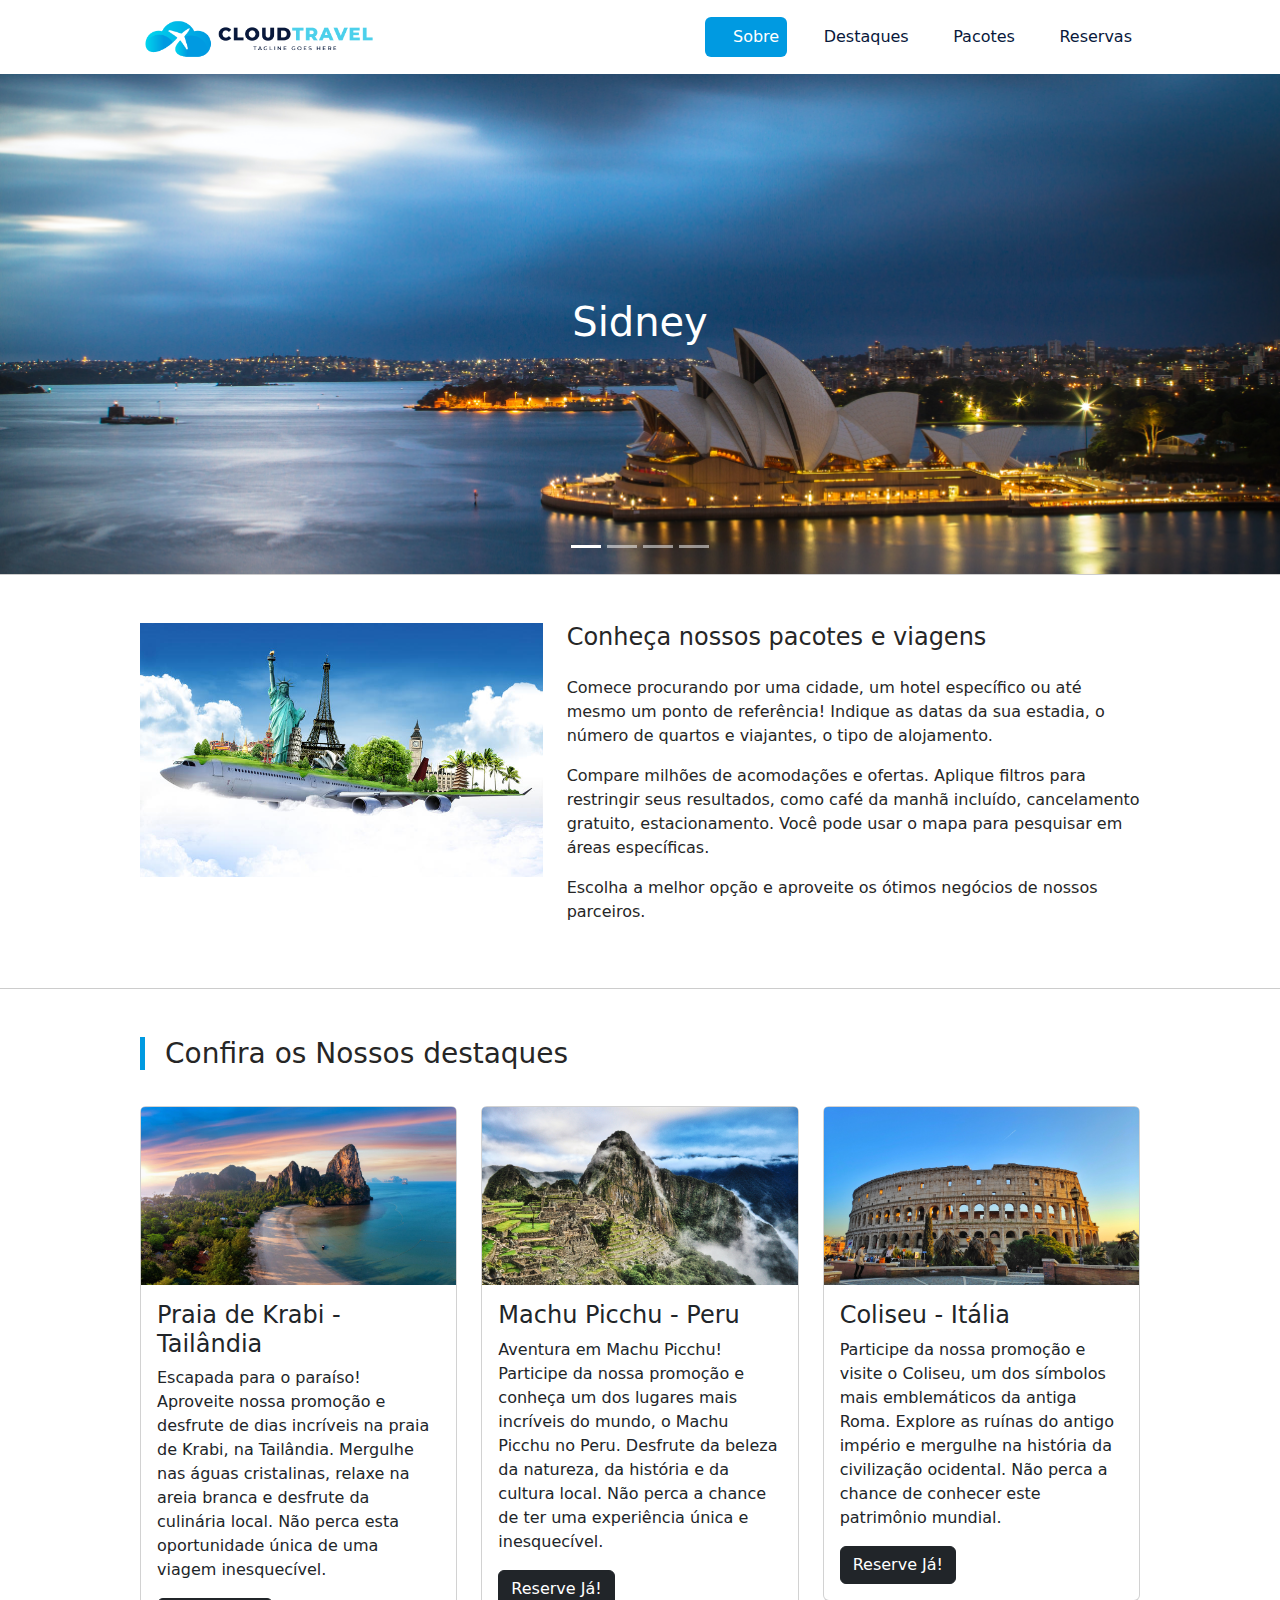
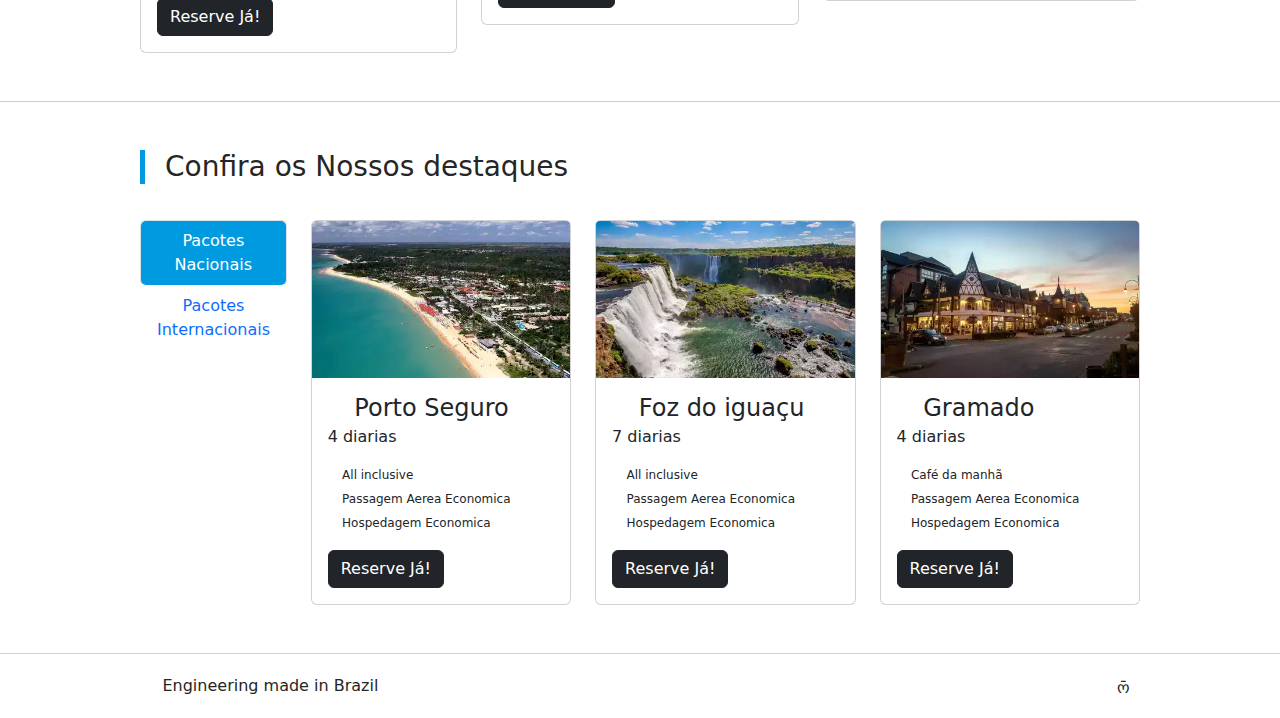
==== index.html @ 68a0df55 "Rename intex.html to index.html" ====
<!DOCTYPE html>
<html lang="pt-br">
<head>
    <meta charset="UTF-8">
    <meta http-equiv="X-UA-Compatible" content="IE=edge">
    <meta name="viewport" content="width=device-width, initial-scale=1.0">
    <title>Document</title>
    <link rel="stylesheet" href="./lib/bootstrap.min.css">
    <link rel="stylesheet" href="./lib/bootstrap-icons.css"/>
    <link rel="stylesheet" href="main.css">
</head>
<body>
    <!--Navbar Top-->
    <header class="navbar navbar-expand-lg sticky-top bg-white">
            <div class="container">
                <!--Brand-->
                <a class="navbar-brand" href="#">
                    <img src="./img/logo.png" alt="Home" height="45" class="d-inline-block align-text-top">
                </a>
                
                <!--Navbar Responsive Button-->
                <button type="button" class="navbar-toggler" data-bs-toggle="collapse" data-bs-target="#menu">
                    <span class="navbar-toggler-icon"></span>
                </button>

                <!--Navbar-->
                <nav class="collapse navbar-collapse justify-content-end" id="menu">
                    <ul class="nav navbar-nav gap-2 nav-pills">
                        <li class="nav-item">
                            <a class="nav-link active" href="#"><i class="bi bi-house-exclamation-fill pe-2"></i></i>Sobre</a>
                        </li>
                        <li class="nav-item">
                            <a class="nav-link" href="#"><i class="bi bi-fire pe-2"></i>Destaques</a>
                        </li>
                        <li class="nav-item">
                            <a class="nav-link" href="#"><i class="bi bi-box-seam-fill pe-2"></i>Pacotes</a>
                        </li>
                        <li class="nav-item">
                            <a class="nav-link" href="#"><i class="bi bi-cart-check-fill pe-2"></i>Reservas</a>
                        </li>
                    </ul>
                </nav>
            </div>
    </header>

    <!--Carousel Automatico-->
    <div id="carrousel">
        <div id="carouselExampleSlidesOnly" class="carousel slide carousel-fade" data-bs-ride="carousel">
            <div class="carousel-inner">
                <div class="carousel-item active">
                    <img src="./img/slide-1.jpg" class="w-100">
                    <div class="carousel-caption d-none d-md-block">
                        <h1>Sidney</h1>
                    </div>
                </div>
                <div class="carousel-item">
                    <img src="./img/slide-2.jpg" class="w-100">
                    <div class="carousel-caption d-none d-md-block">
                        <h1>Turkey</h1>
                    </div>
                </div>
                <div class="carousel-item">
                    <img src="./img/slide-3.jpg" class="w-100">
                    <div class="carousel-caption d-none d-md-block">
                        <h1>Toronto</h1>
                    </div>
                </div>
                <div class="carousel-item">
                    <img src="./img/slide-4.jpg" class="w-100">
                    <div class="carousel-caption d-none d-md-block">
                        <h1>Singapoure</h1>
                    </div>
                </div>
            </div>

            <div class="carousel-indicators">
                <button type="button" data-bs-target="#carouselExampleIndicators" data-bs-slide-to="0" class="active"></button>
                <button type="button" data-bs-target="#carouselExampleIndicators" data-bs-slide-to="1"></button>
                <button type="button" data-bs-target="#carouselExampleIndicators" data-bs-slide-to="2"></button>
                <button type="button" data-bs-target="#carouselExampleIndicators" data-bs-slide-to="3"></button>
            </div>
        </div>
    </div>

    <!--Sobre-->
    <section id="sobre" class="py-5">
        <div class="container">
            <div class="row">
                <div class="col-lg-5">
                    <img src="./img/travel.jpg" class="w-100">
                </div>
                <div class="col-lg-7">
                    <div class="travel-caption">
                        <h4 class="section-title pb-3">Conheça nossos pacotes e viagens</h4>
                        <p>Comece procurando por uma cidade, um hotel específico ou até mesmo um ponto de referência! Indique as datas da sua estadia, o número de quartos e viajantes, o tipo de alojamento.</p>
                        <p>Compare milhões de acomodações e ofertas. Aplique filtros para restringir seus resultados, como café da manhã incluído, cancelamento gratuito, estacionamento. Você pode usar o mapa para pesquisar em áreas específicas.</p>
                        <p>Escolha a melhor opção e aproveite os ótimos negócios de nossos parceiros.</p>
                    </div>
                </div>
            </div>
        </div>
    </section>

    <!--Destaques-->
    <section id="destaques" class="py-5">
        <div class="container">
            <div class="row">
                <div class="section-title">
                    <h3>Confira os Nossos destaques</h3>
                </div>
                <div class="col-md-6 col-sm-12 col-lg-4">
                    <div class="card">
                        <img class="rounded-top-1" src="/img/tailandia.jpg" />
                        <div class="card-body">
                            <h4 class="card-title">Praia de Krabi - Tailândia</h4>
                            <p class="card-text">Escapada para o paraíso! Aproveite nossa promoção e desfrute de dias incríveis na praia de Krabi, na Tailândia. Mergulhe nas águas cristalinas, relaxe na areia branca e desfrute da culinária local. Não perca esta oportunidade única de uma viagem inesquecível.</p>
                        <a href="#" class="btn btn-dark">Reserve Já!</a>
                        </div>
                    </div>                    
                </div>
                <div class="col-md-6 col-sm-12 col-lg-4">
                    <div class="card">
                        <img class="rounded-top-1" src="/img/cuzco-peru.jpg" />
                        <div class="card-body">
                            <h4 class="card-title">Machu Picchu - Peru</h4>
                            <p class="card-text">Aventura em Machu Picchu! Participe da nossa promoção e conheça um dos lugares mais incríveis do mundo, o Machu Picchu no Peru. Desfrute da beleza da natureza, da história e da cultura local. Não perca a chance de ter uma experiência única e inesquecível. </p>
                        <a href="#" class="btn btn-dark">Reserve Já!</a>
                        </div>
                    </div>                    
                </div>
                <div class="col-md-6 col-sm-12 col-lg-4">
                    <div class="card">
                        <img class="rounded-top-1" src="/img/colizeu-italia.jpg" />
                        <div class="card-body">
                            <h4 class="card-title">Coliseu - Itália</h4>
                            <p class="card-text">Participe da nossa promoção e visite o Coliseu, um dos símbolos mais emblemáticos da antiga Roma. Explore as ruínas do antigo império e mergulhe na história da civilização ocidental. Não perca a chance de conhecer este patrimônio mundial.</p>
                        <a href="#" class="btn btn-dark">Reserve Já!</a>
                        </div>
                    </div>                    
                </div>
            </div>
        </div>
    </section>

    <!--Pacotes-->
    <section id="pacotes" class="py-5">
        <div class="container">
            <div class="row">
                <div class="section-title">
                    <h3>Confira os Nossos destaques</h3>
                </div>

                <aside class="col-md-2">
                    <nav class="nav nav-tabs mb-3">
                        <button data-bs-toggle="tab" data-bs-target="#aba1" class="rounded nav-link active" type="button">Pacotes Nacionais</button>
                        <button data-bs-toggle="tab" data-bs-target="#aba2" class="rounded nav-link" type="button">Pacotes Internacionais</button>
                    </nav>
                </aside>
                <div class="col-md-10">
                    <div class="tab-content">
                        <div id="aba1" class="tab-pane active">
                            <div class="row">
                                <div class="col-md-4">
                                    <div class="card">
                                        <img class="rounded-top-1" src="/img/porto-seguro.jpg" />
                                        <div class="card-body">
                                            <h4 class="card-title"><i class="bi bi-bookmark-star-fill pe-2 text-warning"></i>Porto Seguro</h4>
                                            <h6 class="card-subtitle">4 diarias</h6>
                                            <p class="card-text">
                                                <ul class="list-unstyled">
                                                    <li>
                                                        <span><i class="bi bi-check"></i></span>
                                                        <span>All inclusive</span>
                                                    </li>
                                                    <li>
                                                        <span><i class="bi bi-check"></i></span>
                                                        <span>Passagem Aerea Economica</span>
                                                    </li>
                                                    <li>
                                                        <span><i class="bi bi-check"></i></span>
                                                        <span>Hospedagem Economica</span>
                                                    </li>
                                                </ul>
                                            </p>
                                        <a href="#" class="btn btn-dark">Reserve Já!</a>
                                        </div>
                                    </div>
                                </div>
                                <div class="col-md-4">
                                    <div class="card">
                                        <img class="rounded-top-1" src="/img/cataratas.jpg" />
                                        <div class="card-body">
                                            <h4 class="card-title"><i class="bi bi-bookmark-star-fill pe-2 text-warning"></i>Foz do iguaçu</h4>
                                            <h6 class="card-subtitle">7 diarias</h6>
                                            <p class="card-text">
                                                <ul class="list-unstyled">
                                                    <li>
                                                        <span><i class="bi bi-check"></i></span>
                                                        <span>All inclusive</span>
                                                    </li>
                                                    <li>
                                                        <span><i class="bi bi-check"></i></span>
                                                        <span>Passagem Aerea Economica</span>
                                                    </li>
                                                    <li>
                                                        <span><i class="bi bi-check"></i></span>
                                                        <span>Hospedagem Economica</span>
                                                    </li>
                                                </ul>
                                            </p>
                                        <a href="#" class="btn btn-dark">Reserve Já!</a>
                                        </div>
                                    </div>
                                </div>
                                <div class="col-md-4">
                                    <div class="card">
                                        <img class="rounded-top-1" src="/img/gramado.jpg" />
                                        <div class="card-body">
                                            <h4 class="card-title"><i class="bi bi-bookmark-star-fill pe-2 text-warning"></i>Gramado</h4>
                                            <h6 class="card-subtitle">4 diarias</h6>
                                            <p class="card-text">
                                                <ul class="list-unstyled">
                                                    <li>
                                                        <span><i class="bi bi-check"></i></span>
                                                        <span>Café da manhã</span>
                                                    </li>
                                                    <li>
                                                        <span><i class="bi bi-check"></i></span>
                                                        <span>Passagem Aerea Economica</span>
                                                    </li>
                                                    <li>
                                                        <span><i class="bi bi-check"></i></span>
                                                        <span>Hospedagem Economica</span>
                                                    </li>
                                                </ul>
                                            </p>
                                        <a href="#" class="btn btn-dark">Reserve Já!</a>
                                        </div>
                                    </div>
                                </div>
                            </div>
                        </div>
                        <div id="aba2" class="tab-pane">
                            <div class="row">
                                <div class="col-md-4">
                                    <div class="card">
                                        <img class="rounded-top-1" src="/img/paris.jpg" />
                                        <div class="card-body">
                                            <h4 class="card-title"><i class="bi bi-bookmark-star-fill pe-2 text-warning"></i>Paris</h4>
                                            <h6 class="card-subtitle">8 diarias</h6>
                                            <p class="card-text">
                                                <ul class="list-unstyled">
                                                    <li>
                                                        <span><i class="bi bi-check"></i></span>
                                                        <span>All inclusive</span>
                                                    </li>
                                                    <li>
                                                        <span><i class="bi bi-check"></i></span>
                                                        <span>Passagem Aerea Economica</span>
                                                    </li>
                                                    <li>
                                                        <span><i class="bi bi-check"></i></span>
                                                        <span>Hospedagem Conforto</span>
                                                    </li>
                                                </ul>
                                            </p>
                                        <a href="#" class="btn btn-dark">Reserve Já!</a>
                                        </div>
                                    </div>
                                </div>
                                <div class="col-md-4">
                                    <div class="card">
                                        <img class="rounded-top-1" src="/img/cancun.png" />
                                        <div class="card-body">
                                            <h4 class="card-title"><i class="bi bi-bookmark-star-fill pe-2 text-warning"></i>Cancún</h4>
                                            <h6 class="card-subtitle">5 diarias</h6>
                                            <p class="card-text">
                                                <ul class="list-unstyled">
                                                    <li>
                                                        <span><i class="bi bi-check"></i></span>
                                                        <span>All inclusive</span>
                                                    </li>
                                                    <li>
                                                        <span><i class="bi bi-check"></i></span>
                                                        <span>Passagem Aerea Economica</span>
                                                    </li>
                                                    <li>
                                                        <span><i class="bi bi-check"></i></span>
                                                        <span>Hospedagem Economica</span>
                                                    </li>
                                                </ul>
                                            </p>
                                        <a href="#" class="btn btn-dark">Reserve Já!</a>
                                        </div>
                                    </div>
                                </div>
                                <div class="col-md-4">
                                    <div class="card">
                                        <img class="rounded-top-1" src="/img/punta-cana.jpg" />
                                        <div class="card-body">
                                            <h4 class="card-title"><i class="bi bi-bookmark-star-fill pe-2 text-warning"></i>Punta Cana</h4>
                                            <h6 class="card-subtitle">5 diarias</h6>
                                            <p class="card-text">
                                                <ul class="list-unstyled">
                                                    <li>
                                                        <span><i class="bi bi-check"></i></span>
                                                        <span>All inclusive</span>
                                                    </li>
                                                    <li>
                                                        <span><i class="bi bi-check"></i></span>
                                                        <span>Passagem Aerea Economica</span>
                                                    </li>
                                                    <li>
                                                        <span><i class="bi bi-check"></i></span>
                                                        <span>Hospedagem Conforto</span>
                                                    </li>
                                                </ul>
                                            </p>
                                        <a href="#" class="btn btn-dark">Reserve Já!</a>
                                        </div>
                                    </div>
                                </div>
                            </div>
                        </div>
                    </div>
                </div>
                

            </div>
                
        </div>
    </section>

    <footer>
        <div class="container">
            <div class="row">
                <div class="col-md-8">
                    <div class="footer-title">
                        <span><i class="bi bi-braces"></i></span>
                        <span>Engineering made in Brazil</span>
                    </div>

                </div>
                <div class="col-md-4">
                    <ul class="list-group list-group-horizontal">
                        <li class="list-group-item">
                            <a class="social-item" href="#">
                                <i class="bi bi-instagram"></i>
                            </a>
                        </li>
                        <li class="list-group-item">
                            <a class="social-item" href="#">
                                <i class="bi bi-tiktok"></i>
                            </a>
                        </li>
                        <li class="list-group-item">
                            <a class="social-item" href="#">
                                <i class="bi bi-facebook"></i>
                            </a>
                        </li>
                        <li class="list-group-item">
                            <a class="social-item" href="#">
                                <i class="bi bi-twitter"></i>
                            </a>
                        </li>
                        <li class="list-group-item">
                            <a class="social-item" href="#">
                                <i class="bi bi-telegram"></i>
                            </a>
                        </li>
                        <li class="list-group-item">
                            <a class="social-item" href="#">
                                <i class="bi bi-youtube"></i>
                            </a>
                        </li>
                    </ul>
                </div>
            </div>
        </div>
    </footer>

    <script src="./lib/bootstrap.bundle.min.js"></script>
</body>
</html>
---- main.css ----
:root {
    --primary: #009AE1;
    --bk-body: #262626;
    --bl-dark: #08183B;
}

body {
    color: var(--bk-body);
}

.container {
    max-width: 1024px;
}

.navbar-nav .nav-link{
    color: var(--bl-dark);
}

.navbar-nav .nav-link.active {
    color: white;
    background-color: var(--primary);
}

.nav-link {
    text-align: center;
}

.carousel-item {
    max-height: 500px;
}

.carousel-caption {
    bottom: 200px;
    z-index: 2;
}

section {
    border-top: 1px solid #CCCCCC;
}

section h3 {
    margin-bottom: 36px;
    padding-left: 20px;
    border-left: solid 5px var(--primary);
}

.nav-tabs {
    border: none;
}
.nav-tabs .nav-link.active {
    color: white;
    background-color: var(--primary);
}

.nav-tabs .nav-link:hover {
    background-color: #eee;  
}

.nav-tabs .nav-link.active:hover {
    color: white;
    background-color: var(--primary);
}

.list-unstyled span {
    font-size: 12px;
}

footer {
    border-top: solid 1px var(--bs-border-color-translucent);
}

.footer-title {
    padding: 20px 0;
    display: flex;
    justify-content: flex-start;
    gap: 10px;
}

.footer-title span i {
    font-weight: bold;
}

.list-group-horizontal {
    flex-direction: row-reverse;
}

.list-group-item {
    border: none;
    padding: 20px 10px;
}

.list-group-item a {
    color: var(--bk-body);
}

.list-group-item a:hover {
    color: black;
}

@media screen and (max-width: 767px)  {
    .card {
        margin-bottom: 30px;
    }

    .footer-title {
        display: flex;
        justify-content: center;
        padding: 0;
        margin-top: 20px;
    }

    .list-group {
        display: flex;
        justify-content: center;
        padding: 0;
    }
}

@media screen and (min-width: 768px) and (max-width: 1023px) {
    .card {
        margin-bottom: 30px;
    }
}
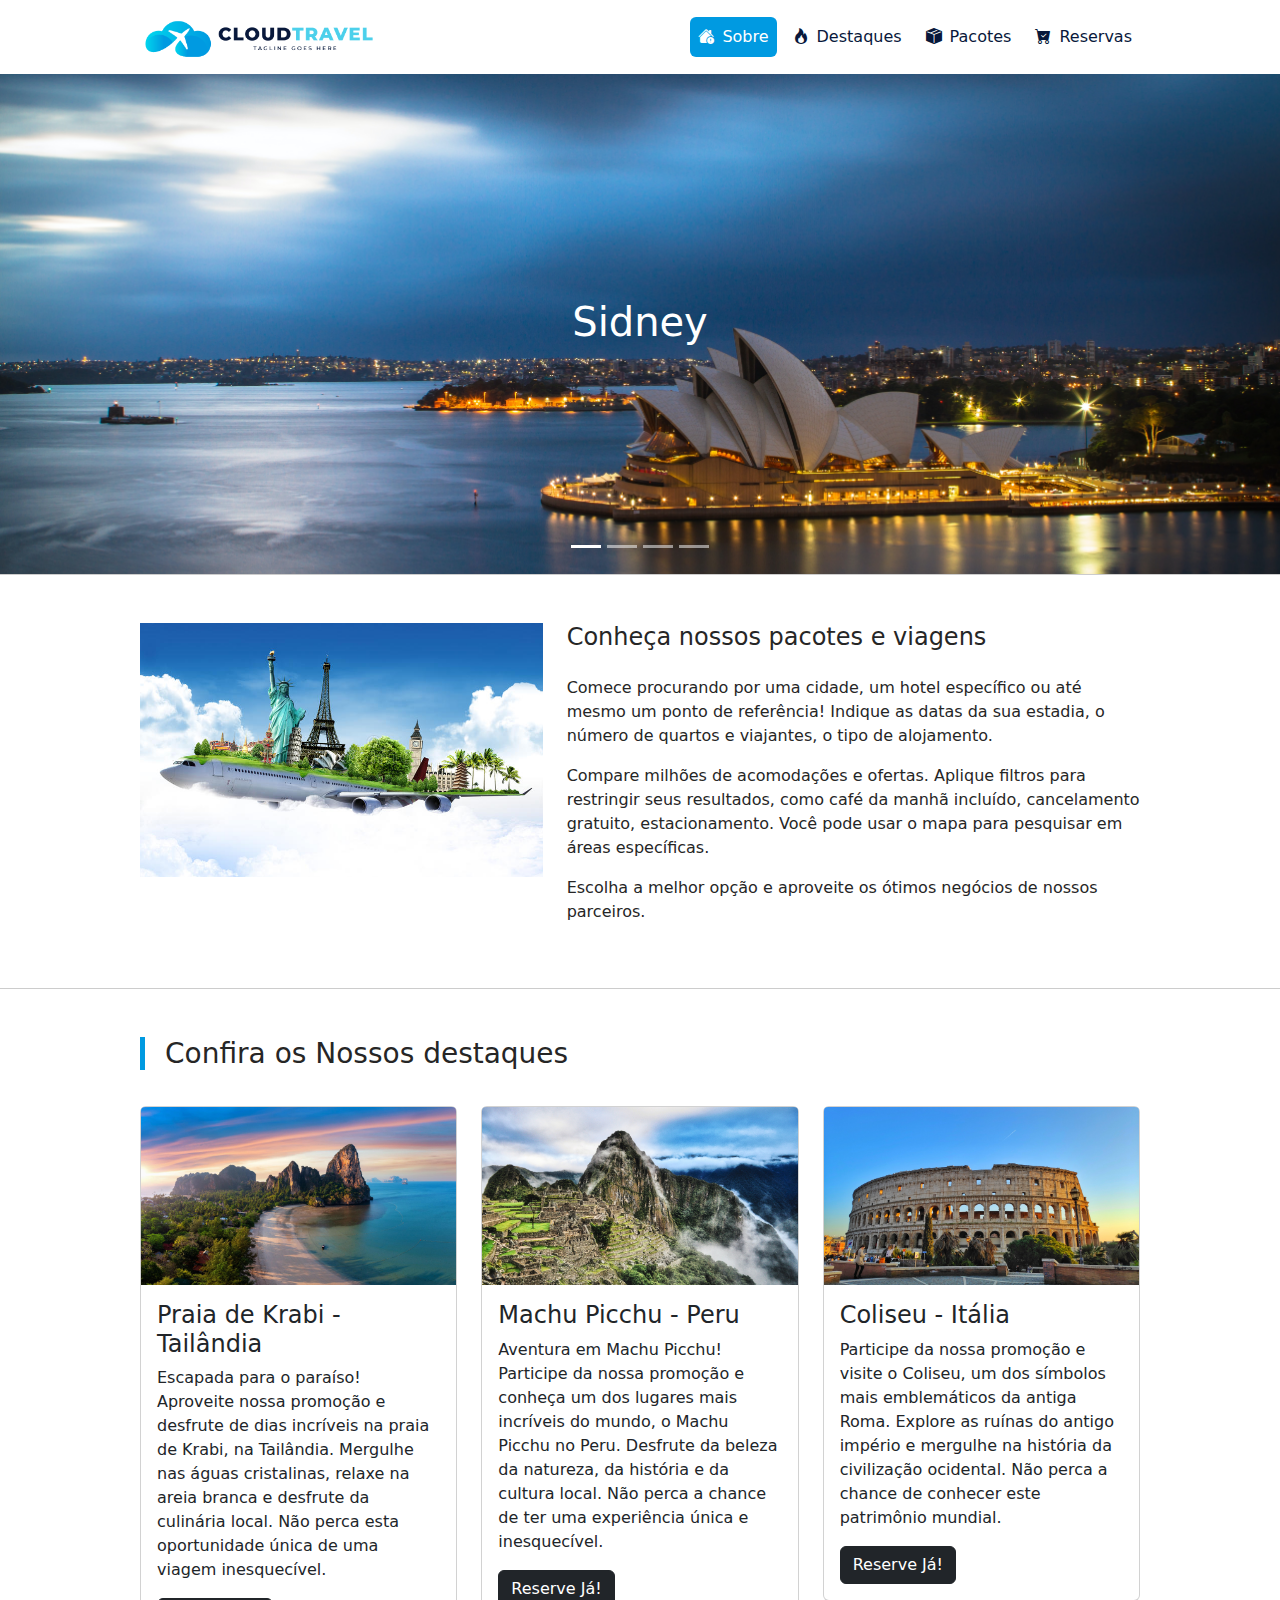
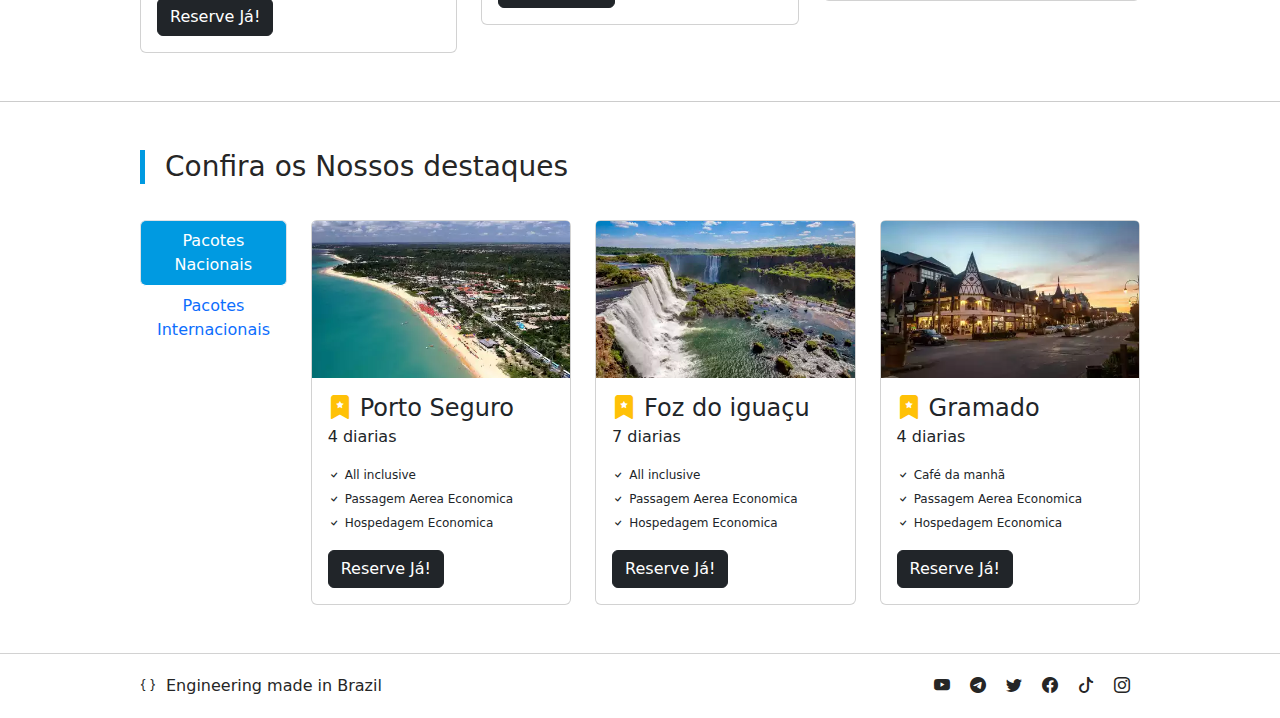
==== commit d5395a85: "Update index.html" ====
--- a/index.html
+++ b/index.html
@@ -6,7 +6,7 @@
     <meta name="viewport" content="width=device-width, initial-scale=1.0">
     <title>Document</title>
     <link rel="stylesheet" href="./lib/bootstrap.min.css">
-    <link rel="stylesheet" href="./lib/bootstrap-icons.css"/>
+    <link rel="stylesheet" href="https://cdn.jsdelivr.net/npm/bootstrap-icons@1.10.5/font/bootstrap-icons.css">
     <link rel="stylesheet" href="main.css">
 </head>
 <body>
